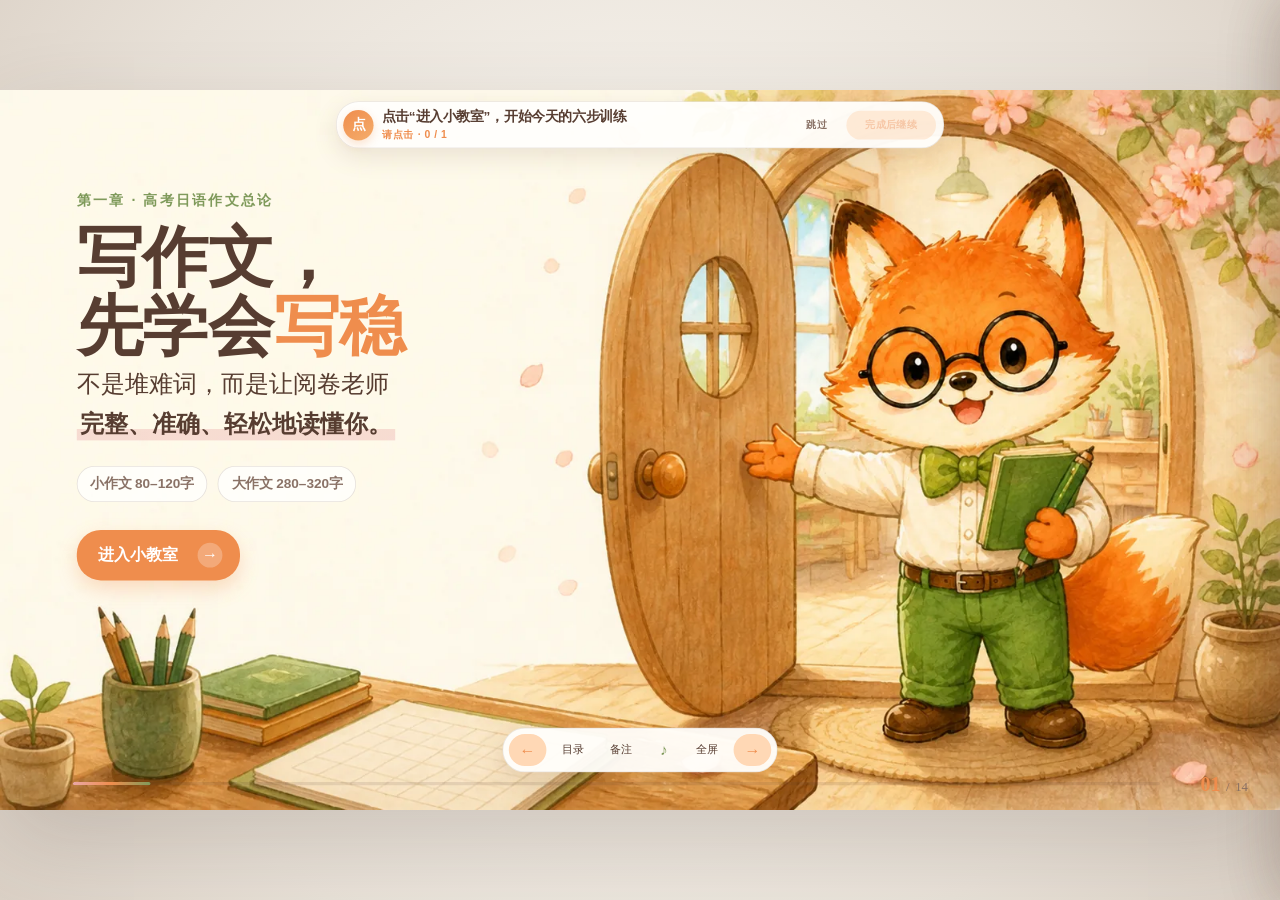
==== index.html @ 3b4796bb "发布阿狸老师高考日语作文互动演示" ====
<!doctype html>
<html lang="zh-CN">
<head>
  <meta charset="utf-8">
  <meta name="viewport" content="width=device-width, initial-scale=1">
  <meta name="theme-color" content="#fff8ef">
  <title>高考日语作文总论｜阿狸老师的作文小教室</title>
  <link rel="stylesheet" href="styles.css">
</head>
<body>
  <main class="app" aria-label="高考日语作文总论在线演示">
    <div class="stage-wrap">
      <div class="stage" id="stage">
        <div class="soft-grain" aria-hidden="true"></div>

        <section class="slide hero-slide is-active" data-title="欢迎来到作文小教室" data-section="开场" data-time="35秒">
          <img class="full-art hero-art" src="assets/scenes/01-welcome-atelier.webp" alt="阿狸老师打开作文小教室的门">
          <div class="hero-copy">
            <p class="kicker">第一章 · 高考日语作文总论</p>
            <h1>写作文，<br>先学会<strong>写稳</strong></h1>
            <p class="hero-lead">不是堆难词，而是让阅卷老师<br><b>完整、准确、轻松地读懂你。</b></p>
            <div class="hero-tags"><span>小作文 80–120字</span><span>大作文 280–320字</span></div>
            <button class="start-button" data-next>进入小教室 <i>→</i></button>
          </div>
          <template class="speaker-note">开场只建立一个判断：高分作文首先是稳定表达，不是复杂表达。</template>
        </section>

        <section class="slide foundation-slide" data-title="作文的四个地基" data-section="核心定位" data-time="55秒">
          <img class="full-art" src="assets/scenes/02-four-foundations.webp" alt="阿狸老师把写作材料分进四个抽屉">
          <div class="top-copy light-card">
            <p class="kicker">01 · 核心定位</p>
            <h2>一篇稳作文，<br>先把四个地基放好</h2>
          </div>
          <div class="foundation-labels">
            <article class="pop"><b>完整</b><span>信息和要点不漏</span></article>
            <article class="pop"><b>准确</b><span>词、助词、时态可靠</span></article>
            <article class="pop"><b>规范</b><span>敬体、标点、格式统一</span></article>
            <article class="pop"><b>清楚</b><span>段落与逻辑一眼可见</span></article>
          </div>
          <template class="speaker-note">阿狸正在把混乱材料分进四个抽屉。所有后续规则都可以归到完整、准确、规范、清楚。</template>
        </section>

        <section class="slide clean-slide" data-title="先分清两条赛道" data-section="题型定位" data-time="65秒">
          <header class="soft-head"><p class="kicker">02 · 题型定位</p><h2>同一场考试，<br>其实是两条赛道</h2><span class="head-note">先判断任务，再决定写法</span></header>
          <div class="track-layout">
            <article class="track-card track-small">
              <p>写作第一节</p><div class="big-number">80<span>～</span>120<small>字</small></div><h3>小作文</h3>
              <ul><li>题干信息全部写入</li><li>语篇类型判断正确</li><li>具体场景格式得体</li></ul>
              <footer>像完成一张<strong>精确任务单</strong></footer>
            </article>
            <div class="track-switch"><i></i><b>先<br>定<br>类</b><i></i></div>
            <article class="track-card track-large">
              <p>写作第二节</p><div class="big-number">280<span>～</span>320<small>字</small></div><h3>大作文</h3>
              <ul><li>写作要点逐条覆盖</li><li>段落结构完整清楚</li><li>语言准确并有层次</li></ul>
              <footer>像搭建一座<strong>稳固小屋</strong></footer>
            </article>
          </div>
          <template class="speaker-note">小作文重点是信息与类型；大作文重点是要点、结构与语言层次。</template>
        </section>

        <section class="slide topic-slide" data-title="三扇素材入口" data-section="常考话题" data-time="70秒">
          <img class="full-art" src="assets/scenes/03-three-topics.webp" alt="阿狸老师站在三条话题路径前">
          <div class="topic-copy light-card">
            <p class="kicker">03 · 常考话题</p><h2>题目很多，<br>素材入口只有三扇门</h2>
          </div>
          <div class="topic-pills">
            <article><b>我的生活</b><span>场景具体，感受真实</span></article>
            <article><b>人文思考</b><span>观点清楚，理由站得住</span></article>
            <article><b>社会场景</b><span>情境准确，格式得体</span></article>
          </div>
          <p class="ali-tip"><b>阿狸提醒</b> 不怕“无话可说”，只怕没有围绕题干写具体。</p>
          <template class="speaker-note">家门、书与灯、邮箱分别对应个人话题、人文思考和社会场景。</template>
        </section>

        <section class="slide score-slide" data-title="先定档，再看扣分" data-section="评分标准" data-time="90秒">
          <img class="full-art" src="assets/scenes/04-scoring-atelier.webp" alt="阿狸老师操作作文评分升降柜">
          <div class="score-card light-card">
            <p class="kicker">04 · 评分标准</p><h2>评分不是黑箱：<br>先定档，再看扣分</h2>
            <div class="score-tabs" role="tablist" aria-label="作文类型">
              <button class="score-tab is-active" role="tab" data-score="small">小作文 · 10分</button>
              <button class="score-tab" role="tab" data-score="large">大作文 · 30分</button>
            </div>
            <div class="score-bands" id="scoreBands" aria-live="polite"></div>
          </div>
          <template class="speaker-note">画面中三层与六层柜对应小作文三档、大作文六档。完整覆盖要点首先决定分数上限。</template>
        </section>

        <section class="slide clean-slide" data-title="五个容易丢分的地方" data-section="评分标准" data-time="65秒">
          <header class="soft-head"><p class="kicker">05 · 扣分说明</p><h2>想稳定得分，<br>先守住五个小地方</h2><span class="head-note">相同错误通常不重复扣</span></header>
          <div class="deduction-grid">
            <article><i>字</i><h3>字数</h3><p>小作文少于80字、<br>大作文少于280字</p><b>不足按行扣分</b></article>
            <article><i>詞</i><h3>词与书写</h3><p>用词或书写错误</p><b>每处 −0.5</b></article>
            <article><i>文</i><h3>语法</h3><p>活用、时态、助词、句型</p><b>每处 −1，上限5分</b></article>
            <article><i>体</i><h3>语体</h3><p>全文保持「です・ます」体</p><b>混用会扣分</b></article>
            <article><i>。</i><h3>标点格式</h3><p>累计错误超过3处</p><b>最高扣1分</b></article>
          </div>
          <p class="center-line">多写通常不直接扣分，但<strong>冗长会增加出错风险</strong>。</p>
          <template class="speaker-note">扣分项里最值得优先守住的是语体、时态和基础活用，因为它们最容易反复出现。</template>
        </section>

        <section class="slide training-slide" data-title="把训练放进日常" data-section="日常训练" data-time="75秒">
          <img class="full-art" src="assets/scenes/05-training-desk.webp" alt="阿狸老师在书桌上进行四种写作训练">
          <div class="training-copy light-card">
            <p class="kicker">06 · 日常训练</p><h2>写作不会突然变好，<br>要让四种训练轮流发生</h2>
            <ol class="big-list"><li><b>01</b><span><strong>从短句起步</strong>新词新语法，先写自己的生活</span></li><li><b>02</b><span><strong>先集中，后交叉</strong>熟悉文体，再练快速切换</span></li><li><b>03</b><span><strong>限时 + 要点</strong>练速度，也练局部展开</span></li><li><b>04</b><span><strong>凡写作必打稿</strong>写、查、改，才算一次训练</span></li></ol>
          </div>
          <template class="speaker-note">桌上的短卡、文体转盘、计时器和底稿篮分别对应四种训练。</template>
        </section>

        <section class="slide clean-slide" data-title="五个写作好习惯" data-section="写作习惯" data-time="70秒">
          <header class="soft-head"><p class="kicker">07 · 写作习惯</p><h2>考场不用临时聪明，<br>只要按固定顺序行动</h2><span class="head-note">五步形成肌肉记忆</span></header>
          <div class="habit-path">
            <article><b>1</b><h3>定类型</h3><p>题干与要点决定文体</p></article><i>→</i>
            <article><b>2</b><h3>定分段</h3><p>大作文通常3–5段</p></article><i>→</i>
            <article><b>3</b><h3>备三件</h3><p>模板、素材、适配句型</p></article><i>→</i>
            <article><b>4</b><h3>查三处</h3><p>句号、敬体、首尾段</p></article><i>→</i>
            <article><b>5</b><h3>再誊写</h3><p>只修小错，不大改结构</p></article>
          </div>
          <div class="warning-ribbon"><b>高频提醒</b><span>段首只空一格</span><span>过去经历用过去时</span><span>少用语气助词</span><span>不抄阅读材料</span><span>不写真实个人信息</span></div>
          <template class="speaker-note">五个动作是一条完整顺序，不能跳过前两步直接套模板。</template>
        </section>

        <section class="slide format-slide" data-title="原稿纸也是考点" data-section="格式规范" data-time="95秒">
          <img class="full-art" src="assets/scenes/06-genko-workshop.webp" alt="阿狸老师在原稿纸格子里放置标点">
          <div class="format-copy light-card">
            <p class="kicker">08 · 横写规范</p><h2>原稿纸不是容器，<br>它本身就是考点</h2>
            <div class="rule-tabs">
              <button class="rule-tab is-active" data-rule="indent">段首</button><button class="rule-tab" data-rule="punctuation">标点</button><button class="rule-tab" data-rule="smallkana">小假名</button><button class="rule-tab" data-rule="number">数字</button><button class="rule-tab" data-rule="quote">引号</button>
            </div>
            <div class="rule-display" id="ruleDisplay"><b>只空一格</b><p>常规作文每段开头空一格；电子邮件通常顶格。</p></div>
          </div>
          <div class="mini-genko" id="miniGenko" data-highlight="indent" aria-label="原稿纸规则示意">
            <i></i><span>私</span><span>は</span><span>毎</span><span>日</span><span>、</span><span>日</span><span>本</span><span>語</span><span>を</span><span>勉</span><span>強</span><span>し</span><span>ま</span><span>す</span><span>。</span>
          </div>
          <template class="speaker-note">图中阿狸正在把标点放进格子。点击五类规则，下面的小原稿纸会同步提示。</template>
        </section>

        <section class="slide route-slide" data-title="考场六步路线" data-section="考场流程" data-time="80秒">
          <img class="full-art" src="assets/scenes/08-six-steps-finale.webp" alt="阿狸老师走完六步写作路线">
          <div class="route-copy light-card">
            <p class="kicker">09 · 考场流程</p><h2>从读题到誊清，<br>六步各自挡住一种风险</h2>
            <div class="six-chips"><span>定类</span><i>→</i><span>圈点</span><i>→</i><span>分段</span><i>→</i><span>打稿</span><i>→</i><span>查错</span><i>→</i><span>誊清</span></div>
            <p class="route-tip">模板在第四步，不在第一步。<br><strong>第一步永远是判断任务。</strong></p>
          </div>
          <template class="speaker-note">六块踏石对应六步。模板只是第四步的框架，不能代替审题、圈点和分段。</template>
        </section>

        <section class="slide repair-slide" data-title="阿狸改错工房" data-section="常见错误" data-time="120秒">
          <img class="full-art" src="assets/scenes/07-error-repair.webp" alt="阿狸老师修理句子中的错误连接">
          <div class="repair-copy light-card">
            <p class="kicker">10 · 常见错误</p><h2>先找病因，<br>再换表达</h2>
            <p class="click-note">点击红色句子，查看修正</p>
            <div class="error-list">
              <button class="error-item" data-fix="友達の家に泊まりました。" data-why="借宿一晚用「泊まる」，不是固定居住的「住む」。"><del>友達の家に住みました。</del><ins></ins></button>
              <button class="error-item" data-fix="図書館へ行って、家に戻りました。" data-why="「行く」的て形是「行って」。"><del>図書館へ行いて、家に戻りました。</del><ins></ins></button>
              <button class="error-item" data-fix="昨日、とても楽しかったです。" data-why="一类形容词过去敬体是「楽しかったです」。"><del>昨日、とても楽しいでした。</del><ins></ins></button>
              <button class="error-item" data-fix="これは素晴らしい発表です。" data-why="一类形容词可直接修饰名词，不需要「の」。"><del>これは素晴らしいの発表です。</del><ins></ins></button>
            </div>
          </div>
          <template class="speaker-note">四个修理盘分别暗示搭配、变形、时态和不必要的连接。修正不是背答案，而是理解病因。</template>
        </section>

        <section class="slide clean-slide" data-title="高级不是更难" data-section="表达优化" data-time="80秒">
          <header class="soft-head"><p class="kicker">11 · 表达优化</p><h2>所谓“高级”，<br>是让文章更顺，而不是更难</h2><span class="head-note">三种改变足够有感</span></header>
          <div class="opt-grid">
            <article><i>⇄</i><h3>调语序</h3><p>长内容放在前面，<br>把「私は」后置。</p><blockquote>…のではないかと<br><strong>私は思います</strong>。</blockquote></article>
            <article><i>→</i><h3>接逻辑</h3><p>让读者知道，<br>前后句是什么关系。</p><blockquote>まだ未解決です。<br><strong>そのため</strong>、…</blockquote></article>
            <article><i>⌁</i><h3>用中顿</h3><p>减少重复句尾，<br>表达更紧凑。</p><blockquote>この辺は<strong>静かで</strong>、<br>とても綺麗です。</blockquote></article>
          </div>
          <div class="formula"><span>顺序更自然</span><i>＋</i><span>逻辑更清楚</span><i>＋</i><span>文章更完整</span></div>
          <template class="speaker-note">如果一个改动不能改善顺序、逻辑或完整度，就不必为了高级感强行修改。</template>
        </section>

        <section class="slide checklist-slide" data-title="最后只查六组" data-section="考前检查" data-time="100秒">
          <header class="soft-head"><p class="kicker">12 · 考前检查</p><h2>最后一遍不重写，<br>只按顺序查六组</h2><span class="head-note">点按完成自查</span></header>
          <div class="check-layout">
            <div class="check-grid" id="checkGrid"><button><b>审题</b><span>主题 · 类型 · 大小作文</span></button><button><b>内容</b><span>题干信息 · 要点 · 细节</span></button><button><b>结构</b><span>段数 · 开头 · 展开 · 结尾</span></button><button><b>语言</b><span>敬体 · 时态 · 助词 · 连词</span></button><button><b>格式</b><span>居中 · 段首 · 标点 · 格子</span></button><button><b>终稿</b><span>字数 · 卷面 · 隐私 · 中式表达</span></button></div>
            <aside class="check-status"><div class="paw-meter"><b id="checkCount">0</b><span>/ 6</span></div><h3 id="checkTitle">从“审题”开始</h3><p id="checkText">每完成一组就点亮一片花瓣。</p><button id="resetCheck">重新检查</button></aside>
          </div>
          <template class="speaker-note">六组覆盖原讲义24个检查点。按固定顺序检查，避免漫无目的重读全文。</template>
        </section>

        <section class="slide finale-slide" data-title="把六步带进考场" data-section="本节小结" data-time="55秒">
          <img class="full-art" src="assets/scenes/08-six-steps-finale.webp" alt="阿狸老师在六步写作路线终点回头鼓励">
          <div class="finale-copy">
            <p class="kicker">阿狸老师总结</p><h2>把六步带进考场，<br>作文就不会慌</h2>
            <div class="final-six"><b>定类</b><b>圈点</b><b>分段</b><b>打稿</b><b>查错</b><b>誊清</b></div>
            <blockquote>先写完整，再写准确；<br>先守规范，再谈漂亮。</blockquote>
            <p class="signature">阿狸老师日语课堂 <i>·</i> 教日语的王阿狸</p>
          </div>
          <template class="speaker-note">结尾只要求学生带走六个动作和一句原则：稳定得分来自可以重复执行的流程。</template>
        </section>

        <div class="deck-chrome">
          <div class="brand-lockup"><span class="fox-dot">あ</span><b>阿狸老师日语课堂</b></div>
          <div class="coach-panel" id="coachPanel" aria-live="polite">
            <span class="coach-paw">点</span>
            <div class="coach-copy"><b id="coachPrompt">请按提示完成本页互动</b><small id="coachStatus">0 / 1</small></div>
            <button class="coach-skip" id="coachSkip" type="button">跳过</button>
            <button class="coach-next" id="coachNext" type="button" disabled>完成后继续</button>
          </div>
          <div class="section-pill" id="sectionPill"></div>
          <div class="progress"><span id="progressBar"></span></div>
          <div class="counter"><b id="currentNumber">01</b><span>/</span><i id="totalNumber">14</i></div>
          <nav class="controls" aria-label="演示控制">
            <button id="prevSlide" title="上一页">←</button><button id="openOutline" title="目录">目录</button><button id="toggleNotes" title="备注">备注</button><button id="toggleSound" class="sound-on" aria-pressed="true" title="声音">♪</button><button id="toggleFullscreen" title="全屏">全屏</button><button id="nextSlide" title="下一页">→</button>
          </nav>
        </div>
      </div>
    </div>
  </main>
  <aside class="drawer" id="outlineDrawer" aria-hidden="true"><header><strong>今天的学习路线</strong><button data-close="outline">关闭</button></header><div id="outlineList"></div></aside>
  <aside class="drawer notes-drawer" id="notesDrawer" aria-hidden="true"><header><div><strong id="notesTitle">讲者备注</strong><span id="notesTime"></span></div><button data-close="notes">关闭</button></header><p id="notesContent"></p></aside>
  <div class="toast" id="toast" role="status"></div>
  <script src="app.js"></script>
</body>
</html>
---- styles.css ----
:root {
  --milk: #fffaf3;
  --paper: #fffefb;
  --ink: #573d31;
  --muted: #8a7266;
  --orange: #ef8d4d;
  --orange-soft: #ffd8b5;
  --matcha: #7f9a5b;
  --matcha-soft: #e8f0d8;
  --sakura: #eaa7a7;
  --sakura-soft: #fae2e0;
  --blue: #8fb6c4;
  --blue-soft: #e3f1f5;
  --purple-soft: #eee6f6;
  --red: #cf6658;
  --line: rgba(87,61,49,.14);
  --shadow: 0 18px 48px rgba(116,85,62,.13), 0 4px 14px rgba(116,85,62,.08);
  --sans: "PingFang SC", "Microsoft YaHei", "Noto Sans CJK SC", sans-serif;
  --serif: "Kaiti SC", "STKaiti", "KaiTi", "FangSong", serif;
  --stage-scale: 1;
}

* { box-sizing: border-box; }
html, body { width: 100%; height: 100%; margin: 0; overflow: hidden; }
body { background: #ede7de; color: var(--ink); font-family: var(--sans); -webkit-font-smoothing: antialiased; }
button { color: inherit; font: inherit; }
.app, .stage-wrap { width: 100%; height: 100%; }
.stage-wrap { position: relative; overflow: hidden; background: radial-gradient(circle at 50% 45%, #fffdf8 0, #e8e1d8 72%, #dcd2c7 100%); }
.stage { position: absolute; left: 50%; top: 50%; width: 1600px; height: 900px; overflow: hidden; background: var(--milk); box-shadow: 0 40px 110px rgba(70,51,38,.2); transform: translate(-50%,-50%) scale(var(--stage-scale)); transform-origin: center; }
.soft-grain { position: absolute; inset: 0; z-index: 1; pointer-events: none; opacity: .36; background: radial-gradient(circle at 8% 7%, rgba(234,167,167,.18), transparent 18%), radial-gradient(circle at 91% 88%, rgba(127,154,91,.15), transparent 20%); }

.slide { position: absolute; inset: 0; z-index: 2; padding: 70px 92px 88px; overflow: hidden; opacity: 0; visibility: hidden; pointer-events: none; transform: translateX(34px) scale(.995); transition: opacity .3s ease, transform .42s cubic-bezier(.2,.75,.2,1), visibility 0s linear .42s; }
.slide.is-active { opacity: 1; visibility: visible; pointer-events: auto; transform: none; transition-delay: 0s; }
.slide.is-leaving-left { opacity: 0; visibility: visible; transform: translateX(-30px) scale(.995); }
.slide.is-leaving-right { opacity: 0; visibility: visible; transform: translateX(30px) scale(.995); }
.slide h1, .slide h2, .slide h3, .slide p, .slide figure, .slide blockquote { margin-top: 0; }
.full-art { position: absolute; inset: 0; width: 100%; height: 100%; object-fit: cover; }
.fragment { opacity: 0; transform: translateY(14px) scale(.98); transition: opacity .3s ease, transform .38s ease; }
.fragment.is-visible { opacity: 1; transform: none; }
.kicker { margin: 0 0 17px; color: var(--matcha); font-size: 18px; font-weight: 900; letter-spacing: .13em; }
.light-card { position: absolute; z-index: 4; border: 1px solid rgba(255,255,255,.78); border-radius: 28px; background: rgba(255,254,251,.91); box-shadow: var(--shadow); backdrop-filter: blur(9px); }
.light-card h2, .soft-head h2 { margin: 0; font-family: var(--serif); font-size: 56px; line-height: 1.13; letter-spacing: .01em; }
.clean-slide { background: linear-gradient(150deg,#fffaf3 0%,#fffefb 55%,#f4f7eb 100%); }
.clean-slide::before, .clean-slide::after { content: ""; position: absolute; border-radius: 50%; opacity: .55; }
.clean-slide::before { right: -90px; top: -120px; width: 360px; height: 360px; background: var(--sakura-soft); }
.clean-slide::after { left: -110px; bottom: -130px; width: 330px; height: 330px; background: var(--matcha-soft); }
.soft-head { position: relative; z-index: 3; display: grid; grid-template-columns: 260px 1fr 290px; align-items: start; padding-top: 20px; border-top: 3px solid var(--ink); }
.soft-head h2 { text-align: center; }
.soft-head .head-note { justify-self: end; padding: 10px 16px; border-radius: 18px; background: var(--sakura-soft); color: var(--red); font-size: 17px; font-weight: 800; }

/* 01 hero */
.hero-slide { padding: 0; }
.hero-art { object-position: center; }
.hero-copy { position: absolute; z-index: 4; left: 96px; top: 126px; width: 690px; }
.hero-copy h1 { margin: 0; font-family: var(--serif); font-size: 82px; line-height: 1.06; }
.hero-copy h1 strong { color: var(--orange); font-weight: 900; }
.hero-lead { margin: 30px 0 0; font-family: var(--serif); font-size: 30px; line-height: 1.7; }
.hero-lead b { padding: 0 4px 4px; background: linear-gradient(transparent 60%,rgba(234,167,167,.36) 60%); }
.hero-tags { display: flex; gap: 13px; margin-top: 27px; }
.hero-tags span { padding: 10px 16px; border: 1px solid var(--line); border-radius: 22px; background: rgba(255,255,255,.72); color: var(--muted); font-size: 17px; font-weight: 800; }
.start-button { display: inline-flex; align-items: center; gap: 25px; margin-top: 35px; padding: 16px 22px 16px 26px; border: 0; border-radius: 30px; background: var(--orange); color: white; box-shadow: 0 10px 24px rgba(239,141,77,.28); cursor: pointer; font-size: 20px; font-weight: 900; }
.start-button i { display: grid; place-items: center; width: 31px; height: 31px; border-radius: 50%; background: rgba(255,255,255,.25); font-style: normal; }
.start-button:hover { transform: translateY(-2px); }

/* 02 foundations */
.foundation-slide { padding: 0; }
.top-copy { left: 900px; top: 72px; width: 610px; padding: 30px 38px; }
.foundation-labels { position: absolute; z-index: 5; right: 72px; bottom: 89px; display: grid; grid-template-columns: 1fr 1fr; gap: 15px; width: 590px; }
.foundation-labels article { min-height: 105px; padding: 19px 22px; border-radius: 22px; background: rgba(255,254,251,.94); box-shadow: var(--shadow); }
.foundation-labels article:nth-child(1) { border-left: 8px solid var(--sakura); }
.foundation-labels article:nth-child(2) { border-left: 8px solid var(--matcha); }
.foundation-labels article:nth-child(3) { border-left: 8px solid var(--orange); }
.foundation-labels article:nth-child(4) { border-left: 8px solid var(--blue); }
.foundation-labels b { display: block; margin-bottom: 6px; font-family: var(--serif); font-size: 29px; }
.foundation-labels span { color: var(--muted); font-size: 17px; }

/* 03 tracks */
.track-layout { position: relative; z-index: 2; display: grid; grid-template-columns: 1fr 90px 1fr; gap: 26px; align-items: center; margin-top: 42px; }
.track-card { min-height: 515px; padding: 35px 44px 30px; border: 1px solid var(--line); border-radius: 34px; background: rgba(255,255,255,.88); box-shadow: var(--shadow); }
.track-small { border-top: 11px solid var(--sakura); }
.track-large { border-top: 11px solid var(--matcha); }
.track-card > p { margin: 0 0 20px; color: var(--muted); font-size: 18px; font-weight: 800; }
.big-number { color: var(--orange); font-family: Georgia, serif; font-size: 60px; font-weight: 900; line-height: 1; }
.track-large .big-number { color: var(--matcha); }
.big-number span { margin: 0 7px; font-size: 28px; }
.big-number small { margin-left: 9px; color: var(--muted); font-family: var(--sans); font-size: 18px; }
.track-card h3 { margin: 20px 0 18px; font-family: var(--serif); font-size: 36px; }
.track-card ul { display: grid; gap: 14px; margin: 0; padding: 0; list-style: none; }
.track-card li { position: relative; padding: 11px 16px 11px 43px; border-radius: 17px; background: var(--milk); font-size: 20px; }
.track-card li::before { content: "✓"; position: absolute; left: 17px; color: var(--matcha); font-weight: 900; }
.track-card footer { margin-top: 22px; padding-top: 19px; border-top: 1px dashed var(--line); color: var(--muted); font-size: 19px; }
.track-card footer strong { color: var(--ink); }
.track-switch { display: grid; justify-items: center; gap: 12px; }
.track-switch i { width: 2px; height: 95px; background: linear-gradient(var(--sakura),var(--matcha)); }
.track-switch b { padding: 13px 15px; border-radius: 22px; background: var(--orange); color: white; font-family: var(--serif); font-size: 18px; line-height: 1.2; }

/* 04 topics */
.topic-slide { padding: 0; }
.topic-copy { left: 76px; top: 62px; width: 645px; padding: 28px 34px; }
.topic-pills { position: absolute; z-index: 5; left: 74px; bottom: 112px; display: grid; gap: 12px; width: 620px; }
.topic-pills article { display: grid; grid-template-columns: 155px 1fr; align-items: center; min-height: 64px; padding: 11px 20px; border: 1px solid rgba(255,255,255,.7); border-radius: 21px; background: rgba(255,254,251,.9); box-shadow: 0 8px 22px rgba(116,85,62,.1); }
.topic-pills b { font-family: var(--serif); font-size: 23px; }
.topic-pills span { color: var(--muted); font-size: 18px; }
.ali-tip { position: absolute; z-index: 5; right: 76px; bottom: 75px; margin: 0; padding: 14px 20px; border-radius: 22px; background: rgba(255,254,251,.9); font-size: 17px; }
.ali-tip b { margin-right: 12px; color: var(--orange); }

/* 05 score */
.score-slide { padding: 0; }
.score-card { left: 74px; top: 61px; width: 665px; min-height: 742px; padding: 29px 34px; }
.score-card h2 { font-size: 52px; }
.score-tabs { display: flex; gap: 10px; margin-top: 23px; }
.score-tab { padding: 11px 20px; border: 1px solid var(--line); border-radius: 23px; background: white; cursor: pointer; font-size: 17px; font-weight: 800; }
.score-tab.is-active { border-color: var(--orange); background: var(--orange); color: white; }
.score-bands { display: grid; gap: 11px; margin-top: 22px; }
.score-bands[data-mode="large"] { grid-template-columns: 1fr 1fr; gap: 11px; }
.score-band { display: grid; grid-template-columns: 96px 1fr; gap: 14px; align-items: center; min-height: 86px; padding: 13px 16px; border-radius: 20px; background: var(--milk); }
.score-bands[data-mode="large"] .score-band { grid-template-columns: 1fr; gap: 5px; min-height: 92px; padding: 12px 14px; }
.score-band b { color: var(--orange); font-family: Georgia, serif; font-size: 26px; }
.score-band span { color: var(--muted); font-size: 18px; line-height: 1.45; }
.score-band strong { display: block; margin-bottom: 3px; color: var(--ink); font-size: 18px; }

/* 06 deduction */
.deduction-grid { position: relative; z-index: 2; display: grid; grid-template-columns: repeat(5,1fr); gap: 18px; margin-top: 66px; }
.deduction-grid article { min-height: 395px; padding: 28px 22px 24px; border: 1px solid var(--line); border-radius: 30px; background: rgba(255,255,255,.92); box-shadow: var(--shadow); text-align: center; }
.deduction-grid article:nth-child(1) { background: #fff2ea; }
.deduction-grid article:nth-child(2) { background: #f8eef1; }
.deduction-grid article:nth-child(3) { background: #eef5e5; }
.deduction-grid article:nth-child(4) { background: #eaf4f7; }
.deduction-grid article:nth-child(5) { background: #f2ecf8; }
.deduction-grid i { display: grid; place-items: center; width: 67px; height: 67px; margin: 0 auto 22px; border-radius: 24px; background: white; box-shadow: 0 8px 18px rgba(116,85,62,.09); color: var(--orange); font-family: var(--serif); font-size: 30px; font-style: normal; font-weight: 900; }
.deduction-grid h3 { margin: 0 0 18px; font-family: var(--serif); font-size: 29px; }
.deduction-grid p { min-height: 88px; margin: 0; color: var(--muted); font-size: 18px; line-height: 1.6; }
.deduction-grid b { display: block; margin-top: 20px; color: var(--red); font-size: 18px; }
.center-line { position: relative; z-index: 2; margin: 31px auto 0; text-align: center; font-family: var(--serif); font-size: 24px; }
.center-line strong { color: var(--orange); }

/* 07 training */
.training-slide { padding: 0; }
.training-copy { right: 67px; top: 62px; width: 675px; min-height: 730px; padding: 31px 38px; }
.training-copy h2 { font-size: 50px; }
.big-list { display: grid; gap: 13px; margin: 29px 0 0; padding: 0; list-style: none; }
.big-list li { display: grid; grid-template-columns: 58px 1fr; gap: 17px; align-items: center; min-height: 99px; padding: 15px 18px; border-radius: 22px; background: var(--milk); }
.big-list li > b { display: grid; place-items: center; width: 49px; height: 49px; border-radius: 18px; background: var(--orange-soft); color: var(--orange); font-family: Georgia,serif; }
.big-list span { color: var(--muted); font-size: 19px; line-height: 1.45; }
.big-list strong { display: block; margin-bottom: 6px; color: var(--ink); font-family: var(--serif); font-size: 26px; }

/* 08 habits */
.habit-path { position: relative; z-index: 2; display: grid; grid-template-columns: 1fr 34px 1fr 34px 1fr 34px 1fr 34px 1fr; align-items: center; gap: 8px; margin-top: 74px; }
.habit-path article { min-height: 330px; padding: 27px 20px; border: 1px solid var(--line); border-radius: 58px 58px 28px 28px; background: rgba(255,255,255,.93); box-shadow: var(--shadow); text-align: center; }
.habit-path article:nth-of-type(1) { border-top: 10px solid var(--sakura); }
.habit-path article:nth-of-type(2) { border-top: 10px solid var(--orange); }
.habit-path article:nth-of-type(3) { border-top: 10px solid var(--matcha); }
.habit-path article:nth-of-type(4) { border-top: 10px solid var(--blue); }
.habit-path article:nth-of-type(5) { border-top: 10px solid #b69bc9; }
.habit-path article b { display: grid; place-items: center; width: 54px; height: 54px; margin: 0 auto 23px; border-radius: 50%; background: var(--ink); color: white; font-family: Georgia,serif; font-size: 22px; }
.habit-path h3 { margin: 0 0 18px; font-family: var(--serif); font-size: 27px; }
.habit-path p { margin: 0; color: var(--muted); font-size: 17px; line-height: 1.65; }
.habit-path > i { color: var(--orange); font-size: 23px; font-style: normal; }
.warning-ribbon { position: relative; z-index: 2; display: flex; justify-content: center; gap: 12px; margin-top: 38px; padding: 15px; border-radius: 24px; background: #fff0e6; }
.warning-ribbon b, .warning-ribbon span { padding: 8px 13px; border-radius: 16px; background: rgba(255,255,255,.78); font-size: 17px; }
.warning-ribbon b { background: var(--orange); color: white; }

/* 09 format */
.format-slide { padding: 0; }
.format-copy { left: 67px; top: 56px; width: 630px; min-height: 430px; padding: 29px 34px; }
.format-copy h2 { font-size: 50px; }
.rule-tabs { display: flex; gap: 8px; margin-top: 24px; }
.rule-tab { padding: 9px 15px; border: 1px solid var(--line); border-radius: 18px; background: white; cursor: pointer; font-size: 16px; font-weight: 800; }
.rule-tab.is-active { background: var(--matcha); color: white; }
.rule-display { margin-top: 19px; padding: 17px 19px; border-radius: 20px; background: var(--matcha-soft); }
.rule-display b { font-family: var(--serif); font-size: 25px; }
.rule-display p { margin: 7px 0 0; color: var(--muted); font-size: 19px; line-height: 1.55; }
.mini-genko { position: absolute; z-index: 5; left: 68px; bottom: 105px; display: grid; grid-template-columns: repeat(16,1fr); width: 710px; padding: 14px; border: 1px solid rgba(202,122,90,.38); border-radius: 19px; background: rgba(255,254,251,.92); box-shadow: var(--shadow); }
.mini-genko > * { display: grid; place-items: center; height: 47px; border: 1px solid rgba(202,122,90,.38); font-family: var(--serif); font-size: 18px; font-style: normal; transition: .22s ease; }
.mini-genko[data-highlight="indent"] i,
.mini-genko[data-highlight="punctuation"] span:nth-last-child(1),
.mini-genko[data-highlight="smallkana"] span:nth-child(13),
.mini-genko[data-highlight="number"] span:nth-child(4),
.mini-genko[data-highlight="quote"] span:nth-child(2) { background: var(--orange-soft); box-shadow: inset 0 0 0 3px var(--orange); }

/* 10 route */
.route-slide { padding: 0; }
.route-copy { left: 71px; top: 66px; width: 750px; min-height: 575px; padding: 31px 37px; }
.route-copy h2 { font-size: 52px; }
.six-chips { display: flex; align-items: center; gap: 8px; margin-top: 35px; }
.six-chips span { padding: 10px 12px; border: 1px solid var(--line); border-radius: 17px; background: white; font-family: var(--serif); font-size: 19px; font-weight: 900; }
.six-chips span:nth-of-type(1), .six-chips span:nth-of-type(6) { background: var(--sakura-soft); }
.six-chips span:nth-of-type(2), .six-chips span:nth-of-type(5) { background: var(--orange-soft); }
.six-chips span:nth-of-type(3), .six-chips span:nth-of-type(4) { background: var(--matcha-soft); }
.six-chips i { color: var(--orange); font-style: normal; }
.route-tip { margin: 36px 0 0; padding: 24px; border-left: 8px solid var(--orange); border-radius: 0 20px 20px 0; background: var(--milk); color: var(--muted); font-family: var(--serif); font-size: 25px; line-height: 1.7; }
.route-tip strong { color: var(--ink); }

/* 11 repair */
.repair-slide { padding: 0; }
.repair-copy { left: 62px; top: 54px; width: 690px; min-height: 755px; padding: 29px 34px; }
.repair-copy h2 { font-size: 51px; }
.click-note { margin: 13px 0 17px; color: var(--muted); font-size: 18px; }
.error-list { display: grid; gap: 11px; }
.error-item { min-height: 92px; padding: 14px 18px; border: 1px solid var(--line); border-radius: 19px; background: var(--milk); text-align: left; cursor: pointer; }
.error-item:hover { transform: translateX(5px); }
.error-item del { display: block; color: var(--red); font-family: var(--serif); font-size: 22px; text-decoration-thickness: 2px; }
.error-item ins { display: none; margin-top: 7px; color: var(--matcha); font-family: var(--serif); font-size: 21px; line-height: 1.45; text-decoration: none; }
.error-item.is-open { border-color: var(--matcha); background: #f4f8ea; }
.error-item.is-open ins { display: block; }
.error-item.is-open ins::after { content: attr(data-why); display: block; margin-top: 4px; color: var(--muted); font-family: var(--sans); font-size: 16px; }

/* 12 optimize */
.opt-grid { position: relative; z-index: 2; display: grid; grid-template-columns: repeat(3,1fr); gap: 28px; margin-top: 60px; }
.opt-grid article { min-height: 445px; padding: 31px 31px; border: 1px solid var(--line); border-radius: 32px; background: rgba(255,255,255,.93); box-shadow: var(--shadow); }
.opt-grid article:nth-child(1) { border-top: 11px solid var(--sakura); }
.opt-grid article:nth-child(2) { border-top: 11px solid var(--matcha); }
.opt-grid article:nth-child(3) { border-top: 11px solid var(--blue); }
.opt-grid > article > i { display: grid; place-items: center; width: 62px; height: 62px; border-radius: 22px; background: var(--orange-soft); color: var(--orange); font-size: 30px; font-style: normal; font-weight: 900; }
.opt-grid h3 { margin: 21px 0 13px; font-family: var(--serif); font-size: 31px; }
.opt-grid p { min-height: 74px; margin: 0; color: var(--muted); font-size: 19px; line-height: 1.55; }
.opt-grid blockquote { margin: 23px 0 0; padding: 19px; border-radius: 20px; background: var(--milk); font-family: var(--serif); font-size: 20px; line-height: 1.6; }
.opt-grid blockquote strong { color: var(--orange); }
.formula { position: relative; z-index: 2; display: flex; justify-content: center; align-items: center; gap: 19px; margin-top: 33px; font-size: 20px; font-weight: 800; }
.formula span { padding: 9px 16px; border-radius: 18px; background: white; }
.formula i { color: var(--orange); font-style: normal; }

/* 13 checklist */
.check-layout { position: relative; z-index: 2; display: grid; grid-template-columns: 1fr 345px; gap: 42px; margin-top: 52px; }
.check-grid { display: grid; grid-template-columns: 1fr 1fr; gap: 16px; }
.check-grid button { position: relative; min-height: 143px; padding: 23px 22px 20px 68px; border: 1px solid var(--line); border-radius: 25px; background: rgba(255,255,255,.93); box-shadow: 0 8px 22px rgba(116,85,62,.08); text-align: left; cursor: pointer; }
.check-grid button::before { content: ""; position: absolute; left: 24px; top: 33px; width: 27px; height: 27px; border: 2px solid var(--matcha); border-radius: 50%; }
.check-grid button.is-checked { background: var(--matcha-soft); transform: translateY(-3px); }
.check-grid button.is-checked::before { content: "✓"; display: grid; place-items: center; background: var(--matcha); color: white; font-weight: 900; }
.check-grid b { display: block; margin-bottom: 10px; font-family: var(--serif); font-size: 28px; }
.check-grid span { color: var(--muted); font-size: 18px; }
.check-status { min-height: 460px; padding: 30px 29px; border: 1px solid var(--line); border-radius: 36px; background: rgba(255,255,255,.94); box-shadow: var(--shadow); text-align: center; }
.paw-meter { display: flex; justify-content: center; align-items: baseline; width: 150px; height: 150px; margin: 0 auto 27px; padding-top: 37px; border: 13px solid var(--sakura-soft); border-radius: 50% 50% 45% 45%; background: white; transition: .25s ease; }
.paw-meter b { color: var(--orange); font-family: Georgia,serif; font-size: 48px; }
.paw-meter span { color: var(--muted); font-size: 19px; }
.check-status h3 { margin: 0 0 13px; font-family: var(--serif); font-size: 29px; }
.check-status p { min-height: 54px; margin: 0; color: var(--muted); font-size: 17px; line-height: 1.55; }
#resetCheck { margin-top: 22px; padding: 10px 17px; border: 1px solid var(--line); border-radius: 18px; background: var(--milk); cursor: pointer; }

/* 14 finale */
.finale-slide { padding: 0; }
.finale-copy { position: absolute; z-index: 4; left: 84px; top: 84px; width: 750px; }
.finale-copy h2 { margin: 0; font-family: var(--serif); font-size: 61px; line-height: 1.16; }
.final-six { display: grid; grid-template-columns: repeat(3,1fr); gap: 11px; width: 560px; margin-top: 31px; }
.final-six b { padding: 12px 15px; border-radius: 19px; background: rgba(255,255,255,.88); box-shadow: 0 7px 18px rgba(116,85,62,.09); text-align: center; font-family: var(--serif); font-size: 21px; }
.finale-copy blockquote { width: 575px; margin: 31px 0 0; padding: 22px 26px; border-left: 8px solid var(--orange); border-radius: 0 22px 22px 0; background: rgba(255,255,255,.85); font-family: var(--serif); font-size: 26px; line-height: 1.65; }
.signature { margin-top: 29px; color: var(--muted); font-size: 17px; font-weight: 900; letter-spacing: .06em; }
.signature i { margin: 0 8px; color: var(--orange); font-style: normal; }

/* chrome */
.deck-chrome { position: absolute; inset: 0; z-index: 50; pointer-events: none; }
.brand-lockup { position: absolute; left: 29px; top: 24px; display: flex; align-items: center; gap: 9px; color: var(--ink); opacity: .7; font-size: 13px; }
.fox-dot { display: grid; place-items: center; width: 29px; height: 29px; border-radius: 50%; background: var(--orange); color: white; font-family: var(--serif); font-weight: 900; }
.coach-panel { position: absolute; top: 14px; left: 50%; display: grid; grid-template-columns: 38px minmax(280px,1fr) auto auto; gap: 10px; align-items: center; width: 760px; min-height: 52px; padding: 7px 9px 7px 8px; border: 1px solid rgba(87,61,49,.12); border-radius: 28px; background: rgba(255,254,251,.96); box-shadow: 0 10px 30px rgba(116,85,62,.14); pointer-events: auto; transform: translateX(-50%); transition: border-color .25s ease, background .25s ease, box-shadow .25s ease; }
.coach-paw { display: grid; place-items: center; width: 38px; height: 38px; border-radius: 50%; background: linear-gradient(145deg,var(--orange),#f5ad6b); color: white; font-family: var(--serif); font-size: 17px; font-weight: 900; box-shadow: 0 5px 12px rgba(239,141,77,.24); }
.coach-copy { display: grid; gap: 2px; min-width: 0; }
.coach-copy b { overflow: hidden; color: var(--ink); font-size: 17px; text-overflow: ellipsis; white-space: nowrap; }
.coach-copy small { color: var(--orange); font-size: 13px; font-weight: 900; letter-spacing: .05em; }
.coach-panel button { height: 36px; padding: 0 14px; border-radius: 19px; cursor: pointer; font-size: 13px; font-weight: 900; }
.coach-skip { border: 0; background: transparent; color: var(--muted); }
.coach-next { min-width: 112px; border: 0; background: var(--orange-soft); color: var(--orange); }
.coach-next:disabled { cursor: not-allowed; opacity: .46; }
.coach-panel.is-complete { border-color: rgba(112,154,102,.38); background: rgba(247,252,240,.97); box-shadow: 0 11px 32px rgba(112,154,102,.18); }
.coach-panel.is-complete .coach-paw { background: linear-gradient(145deg,var(--matcha),#98bd79); }
.coach-panel.is-complete .coach-copy small { color: var(--matcha); }
.coach-panel.is-complete .coach-next { background: var(--matcha); color: white; }
.coach-panel.needs-attention { animation: coachNudge .44s ease; }
.section-pill { position: absolute; left: 32px; top: 50%; padding: 10px 8px; border-radius: 17px; background: rgba(255,255,255,.68); color: var(--muted); font-family: var(--serif); font-size: 14px; letter-spacing: .18em; writing-mode: vertical-rl; transform: translateY(-50%); }
.progress { position: absolute; left: 91px; right: 150px; bottom: 31px; height: 4px; border-radius: 4px; background: rgba(87,61,49,.12); overflow: hidden; }
.progress span { display: block; width: 7.14%; height: 100%; border-radius: 4px; background: linear-gradient(90deg,var(--sakura),var(--orange),var(--matcha)); transition: width .32s ease; }
.counter { position: absolute; right: 40px; bottom: 18px; display: flex; gap: 7px; align-items: baseline; font-family: Georgia,serif; }
.counter b { color: var(--orange); font-size: 25px; }
.counter span { color: var(--muted); }
.counter i { color: var(--muted); font-size: 16px; font-style: normal; }
.controls { position: absolute; left: 50%; bottom: 47px; display: flex; gap: 6px; padding: 7px; border: 1px solid rgba(87,61,49,.12); border-radius: 29px; background: rgba(255,254,251,.95); box-shadow: 0 10px 30px rgba(116,85,62,.16); pointer-events: auto; transform: translateX(-50%); }
.controls button { min-width: 47px; height: 40px; padding: 0 13px; border: 0; border-radius: 21px; background: transparent; cursor: pointer; font-size: 14px; }
.controls button:hover, .controls button:focus-visible { background: var(--sakura-soft); outline: none; }
.controls #prevSlide, .controls #nextSlide { background: var(--orange-soft); color: var(--orange); font-size: 20px; font-weight: 900; }
.controls #toggleSound { width: 42px; min-width: 42px; padding: 0; color: var(--matcha); font-size: 19px; font-weight: 900; }
.controls #toggleSound:not(.sound-on) { color: var(--muted); text-decoration: line-through; }
.stage.is-cover .brand-lockup, .stage.is-cover .section-pill { opacity: 0; }

/* guided interactions */
.task-target { position: relative; cursor: pointer; outline: 0; transition: transform .24s ease, box-shadow .24s ease, border-color .24s ease, background .24s ease, filter .24s ease, opacity .24s ease; }
.task-target:hover { transform: translateY(-4px); filter: saturate(1.08); }
.task-target:focus-visible { box-shadow: 0 0 0 5px rgba(239,141,77,.24), var(--shadow); }
.task-target.is-suggested { z-index: 8; animation: targetPulse 1.35s ease-in-out infinite; }
.task-target.is-done { border-color: rgba(112,154,102,.52) !important; box-shadow: 0 10px 26px rgba(112,154,102,.18); }
.task-target.is-done::after { content: "✓"; position: absolute; z-index: 12; top: -8px; right: -8px; display: grid; place-items: center; width: 27px; height: 27px; border: 3px solid white; border-radius: 50%; background: var(--matcha); color: white; font: 900 15px/1 Arial,sans-serif; box-shadow: 0 5px 12px rgba(70,104,62,.2); animation: checkPop .34s cubic-bezier(.2,1.45,.5,1); }
.deduction-grid article b { transition: opacity .28s ease, transform .28s ease; }
.deduction-grid article:not(.is-done) b { opacity: 0; transform: translateY(9px) scale(.86); }
.deduction-grid article:not(.is-done)::before { content: "点我揭晓"; position: absolute; left: 22px; bottom: 16px; color: var(--orange); font-size: 13px; font-weight: 900; }
.big-list li.is-done { padding-left: 23px; background: linear-gradient(90deg,rgba(225,240,207,.75),transparent); }
.habit-path article.is-done { background: linear-gradient(145deg,#fffefb,#f0f6e6); }
.six-chips span.is-done, .final-six b.is-done { background: var(--matcha); color: white; }
.opt-grid article blockquote { transition: opacity .28s ease, transform .28s ease; }
.opt-grid article:not(.is-done) blockquote { opacity: .2; transform: translateY(8px); filter: blur(2px); }
.track-card.is-done, .topic-pills article.is-done { background: linear-gradient(145deg,rgba(255,255,255,.98),rgba(240,247,226,.96)); }
.slide.is-task-complete .kicker::after { content: "  ·  本页完成 ✓"; color: var(--matcha); }

@keyframes targetPulse {
  0%,100% { box-shadow: 0 0 0 0 rgba(239,141,77,.04), var(--shadow); }
  50% { box-shadow: 0 0 0 9px rgba(239,141,77,.19), var(--shadow); }
}
@keyframes checkPop {
  from { opacity: 0; transform: scale(.3) rotate(-20deg); }
  to { opacity: 1; transform: scale(1) rotate(0); }
}
@keyframes coachNudge {
  0%,100% { transform: translateX(-50%); }
  25% { transform: translateX(calc(-50% - 9px)); }
  75% { transform: translateX(calc(-50% + 9px)); }
}

/* drawers */
.drawer { position: fixed; z-index: 120; top: 0; right: 0; width: min(440px,92vw); height: 100%; padding: 29px; overflow-y: auto; color: var(--ink); background: rgba(255,254,251,.99); box-shadow: -22px 0 60px rgba(87,61,49,.2); transform: translateX(105%); transition: transform .3s ease; }
.drawer.is-open { transform: translateX(0); }
.drawer header { display: flex; justify-content: space-between; align-items: center; padding-bottom: 20px; border-bottom: 2px solid var(--ink); }
.drawer header strong { font-family: var(--serif); font-size: 27px; }
.drawer header button { padding: 8px 12px; border: 1px solid var(--line); border-radius: 16px; background: var(--milk); cursor: pointer; }
.outline-item { display: grid; grid-template-columns: 42px 1fr 48px; gap: 12px; width: 100%; padding: 16px 9px; border: 0; border-bottom: 1px solid var(--line); background: transparent; text-align: left; cursor: pointer; }
.outline-item b { color: var(--orange); font-family: Georgia,serif; }
.outline-item small { color: var(--muted); }
.outline-item.is-current { border-radius: 15px; background: var(--sakura-soft); }
.notes-drawer header > div { display: grid; gap: 4px; }
.notes-drawer header span { color: var(--orange); font-size: 13px; }
.notes-drawer > p { font-family: var(--serif); font-size: 23px; line-height: 1.8; }
.toast { position: fixed; z-index: 150; left: 50%; bottom: 29px; padding: 12px 20px; border-radius: 22px; background: var(--ink); color: white; opacity: 0; pointer-events: none; transform: translate(-50%,12px); transition: .22s ease; }
.toast.is-visible { opacity: 1; transform: translate(-50%,0); }

@media (prefers-reduced-motion: reduce) {
  *, *::before, *::after { animation-duration: .01ms !important; transition-duration: .01ms !important; }
}
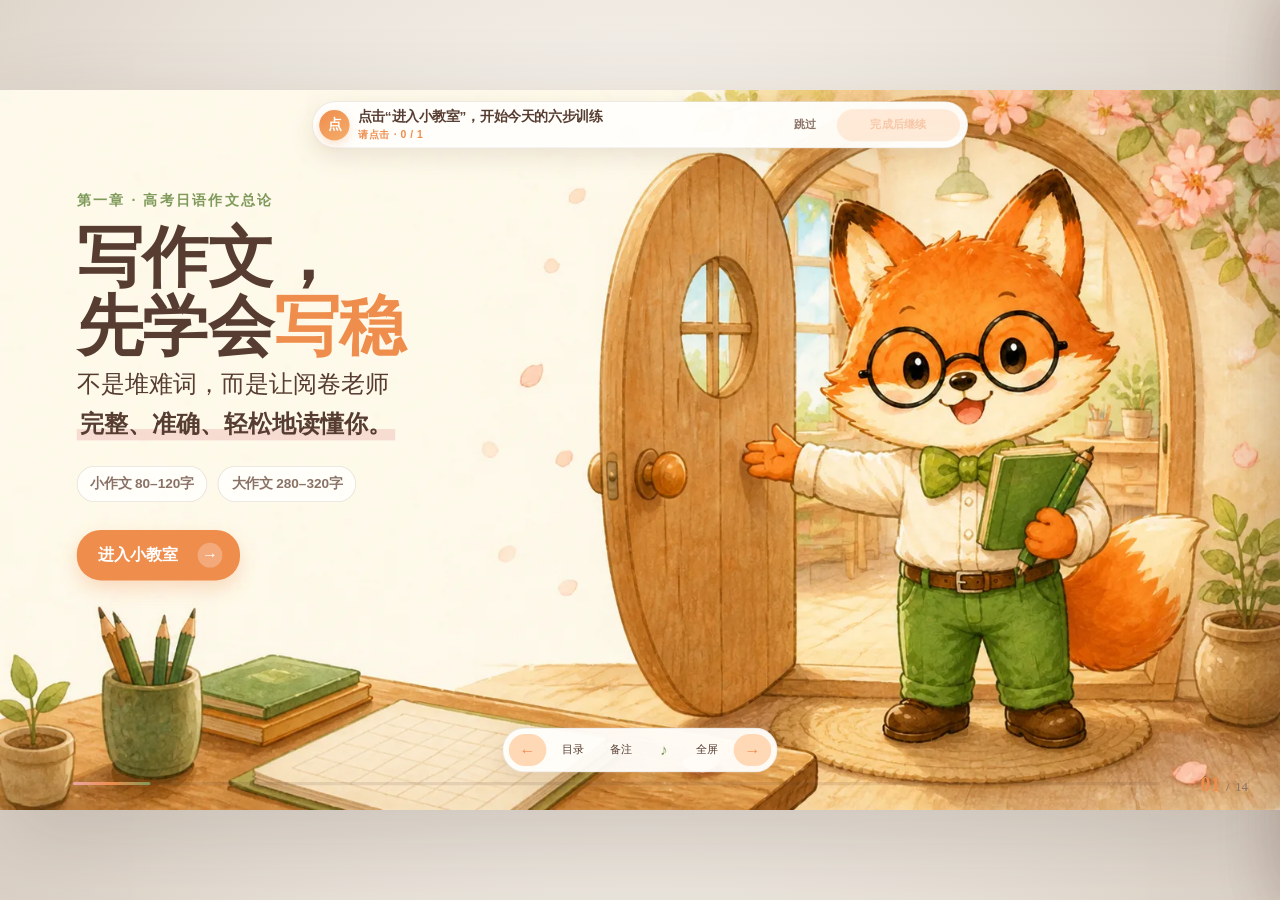
==== commit 0071567f: "刷新公网演示脚本版本" ====
--- a/index.html
+++ b/index.html
@@ -212,6 +212,6 @@
   <aside class="drawer" id="outlineDrawer" aria-hidden="true"><header><strong>今天的学习路线</strong><button data-close="outline">关闭</button></header><div id="outlineList"></div></aside>
   <aside class="drawer notes-drawer" id="notesDrawer" aria-hidden="true"><header><div><strong id="notesTitle">讲者备注</strong><span id="notesTime"></span></div><button data-close="notes">关闭</button></header><p id="notesContent"></p></aside>
   <div class="toast" id="toast" role="status"></div>
-  <script src="app.js"></script>
+  <script src="app.js?v=20260811-2"></script>
 </body>
 </html>
--- a/styles.css
+++ b/styles.css
@@ -251,19 +251,22 @@
 .deck-chrome { position: absolute; inset: 0; z-index: 50; pointer-events: none; }
 .brand-lockup { position: absolute; left: 29px; top: 24px; display: flex; align-items: center; gap: 9px; color: var(--ink); opacity: .7; font-size: 13px; }
 .fox-dot { display: grid; place-items: center; width: 29px; height: 29px; border-radius: 50%; background: var(--orange); color: white; font-family: var(--serif); font-weight: 900; }
-.coach-panel { position: absolute; top: 14px; left: 50%; display: grid; grid-template-columns: 38px minmax(280px,1fr) auto auto; gap: 10px; align-items: center; width: 760px; min-height: 52px; padding: 7px 9px 7px 8px; border: 1px solid rgba(87,61,49,.12); border-radius: 28px; background: rgba(255,254,251,.96); box-shadow: 0 10px 30px rgba(116,85,62,.14); pointer-events: auto; transform: translateX(-50%); transition: border-color .25s ease, background .25s ease, box-shadow .25s ease; }
+.coach-panel { position: absolute; top: 14px; left: 50%; display: grid; grid-template-columns: 38px minmax(300px,1fr) auto auto; gap: 10px; align-items: center; width: 820px; min-height: 56px; padding: 7px 9px 7px 8px; border: 1px solid rgba(87,61,49,.12); border-radius: 30px; background: rgba(255,254,251,.97); box-shadow: 0 10px 30px rgba(116,85,62,.14); pointer-events: auto; transform: translateX(-50%); transition: border-color .25s ease, background .25s ease, box-shadow .25s ease; }
 .coach-paw { display: grid; place-items: center; width: 38px; height: 38px; border-radius: 50%; background: linear-gradient(145deg,var(--orange),#f5ad6b); color: white; font-family: var(--serif); font-size: 17px; font-weight: 900; box-shadow: 0 5px 12px rgba(239,141,77,.24); }
 .coach-copy { display: grid; gap: 2px; min-width: 0; }
 .coach-copy b { overflow: hidden; color: var(--ink); font-size: 17px; text-overflow: ellipsis; white-space: nowrap; }
 .coach-copy small { color: var(--orange); font-size: 13px; font-weight: 900; letter-spacing: .05em; }
-.coach-panel button { height: 36px; padding: 0 14px; border-radius: 19px; cursor: pointer; font-size: 13px; font-weight: 900; }
+.coach-panel button { height: 40px; padding: 0 16px; border-radius: 21px; cursor: pointer; font-size: 14px; font-weight: 900; }
 .coach-skip { border: 0; background: transparent; color: var(--muted); }
-.coach-next { min-width: 112px; border: 0; background: var(--orange-soft); color: var(--orange); }
+.coach-next { min-width: 154px; border: 0; background: var(--orange-soft); color: var(--orange); transition: transform .2s ease, box-shadow .2s ease, background .2s ease; }
 .coach-next:disabled { cursor: not-allowed; opacity: .46; }
+.coach-next:not(:disabled):hover, .coach-next:not(:disabled):focus-visible { outline: none; transform: translateY(-2px); box-shadow: 0 8px 18px rgba(112,154,102,.28); }
 .coach-panel.is-complete { border-color: rgba(112,154,102,.38); background: rgba(247,252,240,.97); box-shadow: 0 11px 32px rgba(112,154,102,.18); }
 .coach-panel.is-complete .coach-paw { background: linear-gradient(145deg,var(--matcha),#98bd79); }
 .coach-panel.is-complete .coach-copy small { color: var(--matcha); }
 .coach-panel.is-complete .coach-next { background: var(--matcha); color: white; }
+.coach-panel.is-complete .coach-copy small::after { content: " · 现在点右侧按钮"; color: var(--orange); }
+.coach-next.is-inviting { animation: nextInvite 1.05s ease 3; }
 .coach-panel.needs-attention { animation: coachNudge .44s ease; }
 .section-pill { position: absolute; left: 32px; top: 50%; padding: 10px 8px; border-radius: 17px; background: rgba(255,255,255,.68); color: var(--muted); font-family: var(--serif); font-size: 14px; letter-spacing: .18em; writing-mode: vertical-rl; transform: translateY(-50%); }
 .progress { position: absolute; left: 91px; right: 150px; bottom: 31px; height: 4px; border-radius: 4px; background: rgba(87,61,49,.12); overflow: hidden; }
@@ -276,6 +279,7 @@
 .controls button { min-width: 47px; height: 40px; padding: 0 13px; border: 0; border-radius: 21px; background: transparent; cursor: pointer; font-size: 14px; }
 .controls button:hover, .controls button:focus-visible { background: var(--sakura-soft); outline: none; }
 .controls #prevSlide, .controls #nextSlide { background: var(--orange-soft); color: var(--orange); font-size: 20px; font-weight: 900; }
+.controls #nextSlide.is-ready { background: var(--matcha); color: white; box-shadow: 0 0 0 5px rgba(112,154,102,.16), 0 7px 16px rgba(112,154,102,.25); animation: bottomNextReady 1.25s ease-in-out infinite; }
 .controls #toggleSound { width: 42px; min-width: 42px; padding: 0; color: var(--matcha); font-size: 19px; font-weight: 900; }
 .controls #toggleSound:not(.sound-on) { color: var(--muted); text-decoration: line-through; }
 .stage.is-cover .brand-lockup, .stage.is-cover .section-pill { opacity: 0; }
@@ -311,6 +315,14 @@
   25% { transform: translateX(calc(-50% - 9px)); }
   75% { transform: translateX(calc(-50% + 9px)); }
 }
+@keyframes nextInvite {
+  0%,100% { transform: translateX(0) scale(1); box-shadow: 0 0 0 0 rgba(112,154,102,.28); }
+  50% { transform: translateX(4px) scale(1.03); box-shadow: 0 0 0 8px rgba(112,154,102,0); }
+}
+@keyframes bottomNextReady {
+  0%,100% { transform: translateX(0); }
+  50% { transform: translateX(3px); }
+}
 
 /* drawers */
 .drawer { position: fixed; z-index: 120; top: 0; right: 0; width: min(440px,92vw); height: 100%; padding: 29px; overflow-y: auto; color: var(--ink); background: rgba(255,254,251,.99); box-shadow: -22px 0 60px rgba(87,61,49,.2); transform: translateX(105%); transition: transform .3s ease; }
@@ -331,3 +343,4 @@
 @media (prefers-reduced-motion: reduce) {
   *, *::before, *::after { animation-duration: .01ms !important; transition-duration: .01ms !important; }
 }
+
